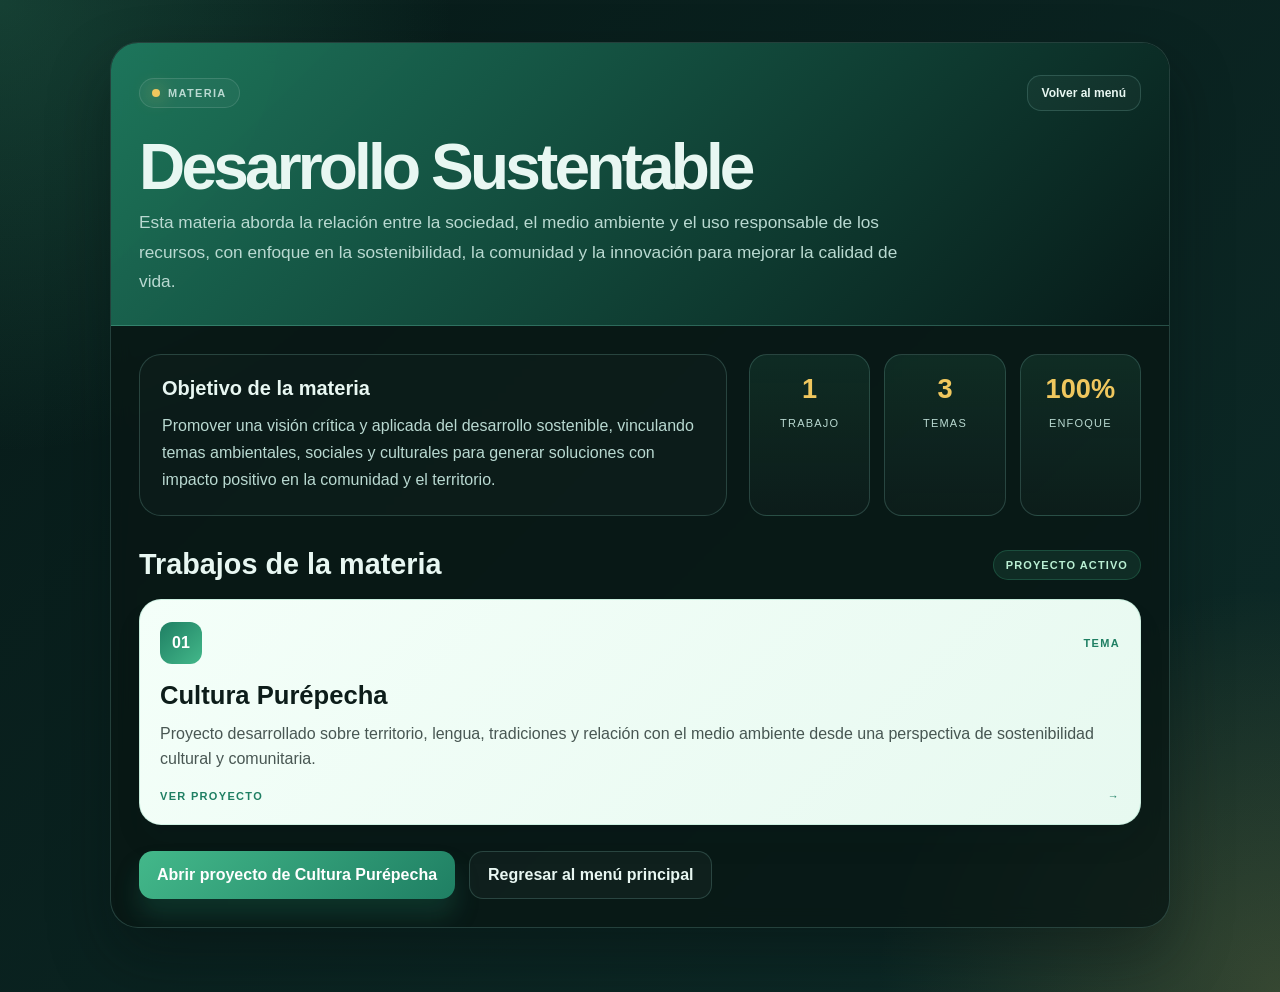
==== desarrollo-sustentable.html @ 2ce4814b "Actualizar menu y añadir pagina de desarrollo sustentable" ====
<!doctype html>
<html lang="es-MX">
<head>
  <meta charset="UTF-8" />
  <meta name="viewport" content="width=device-width, initial-scale=1.0" />
  <title>Desarrollo Sustentable</title>
  <style>
    :root {
      --bg: #071a18;
      --bg-soft: #0d2b28;
      --panel: rgba(12, 30, 28, 0.82);
      --panel-light: #effcf9;
      --card: #f4fff9;
      --line: rgba(112, 170, 157, 0.28);
      --text: #e8f7f2;
      --muted: #b9d9d1;
      --green: #43b88a;
      --green-deep: #1f7f63;
      --yellow: #f0c75e;
      --shadow: rgba(5, 14, 13, 0.38);
    }

    * { box-sizing: border-box; }

    body {
      margin: 0;
      min-height: 100vh;
      font-family: "Segoe UI", Tahoma, Geneva, Verdana, sans-serif;
      background:
        radial-gradient(circle at top left, rgba(67, 184, 138, 0.24), transparent 28%),
        radial-gradient(circle at bottom right, rgba(240, 199, 94, 0.18), transparent 25%),
        linear-gradient(135deg, var(--bg) 0%, var(--bg-soft) 100%);
      color: var(--text);
    }

    .container {
      max-width: 1100px;
      margin: 0 auto;
      padding: 42px 20px 64px;
    }

    .shell {
      background: rgba(8, 22, 20, 0.78);
      border: 1px solid var(--line);
      border-radius: 28px;
      overflow: hidden;
      box-shadow: 0 28px 60px var(--shadow);
      backdrop-filter: blur(10px);
    }

    .header {
      background: linear-gradient(135deg, rgba(31, 127, 99, 0.9), rgba(7, 26, 24, 0.96));
      padding: 32px 28px 28px;
      border-bottom: 1px solid var(--line);
    }

    .top-row {
      display: flex;
      justify-content: space-between;
      align-items: center;
      gap: 20px;
    }

    .crumb {
      display: inline-flex;
      align-items: center;
      gap: 8px;
      padding: 8px 12px;
      border: 1px solid rgba(255,255,255,0.12);
      border-radius: 999px;
      background: rgba(255,255,255,0.04);
      color: var(--muted);
      font-size: 11px;
      letter-spacing: 0.12em;
      text-transform: uppercase;
      font-weight: 700;
    }

    .crumb-dot {
      width: 8px;
      height: 8px;
      border-radius: 50%;
      background: var(--yellow);
      box-shadow: 0 0 18px rgba(240, 199, 94, 0.8);
    }

    h1 {
      margin: 26px 0 10px;
      font-size: clamp(2.3rem, 5vw, 4.5rem);
      line-height: 0.96;
      letter-spacing: -0.06em;
    }

    .subtitle {
      margin: 0;
      max-width: 760px;
      color: var(--muted);
      font-size: 1.08rem;
      line-height: 1.7;
    }

    .main {
      padding: 28px;
    }

    .intro {
      display: grid;
      grid-template-columns: 1.2fr 0.8fr;
      gap: 22px;
      margin-bottom: 28px;
    }

    .panel {
      background: rgba(255,255,255,0.02);
      border: 1px solid var(--line);
      border-radius: 22px;
      padding: 22px;
    }

    .panel h2 {
      margin: 0 0 12px;
      font-size: 1.25rem;
      color: var(--text);
    }

    .panel p {
      margin: 0;
      color: var(--muted);
      line-height: 1.7;
    }

    .stats {
      display: grid;
      grid-template-columns: repeat(3, minmax(110px, 1fr));
      gap: 14px;
      height: 100%;
    }

    .stat {
      background: linear-gradient(180deg, rgba(67, 184, 138, 0.12), rgba(255,255,255,0.02));
      border: 1px solid var(--line);
      border-radius: 18px;
      padding: 18px 14px;
      text-align: center;
    }

    .stat strong {
      display: block;
      font-size: 1.7rem;
      color: var(--yellow);
      margin-bottom: 8px;
    }

    .stat span {
      color: var(--muted);
      font-size: 11px;
      letter-spacing: 0.11em;
      text-transform: uppercase;
    }

    .works-header {
      display: flex;
      justify-content: space-between;
      align-items: center;
      gap: 16px;
      margin: 32px 0 18px;
    }

    .works-header h2 {
      margin: 0;
      font-size: 1.8rem;
    }

    .tag {
      padding: 8px 12px;
      border-radius: 999px;
      background: rgba(67, 184, 138, 0.12);
      color: #baf0d4;
      border: 1px solid rgba(67, 184, 138, 0.24);
      font-size: 11px;
      font-weight: 700;
      letter-spacing: 0.1em;
      text-transform: uppercase;
    }

    .works-grid {
      display: grid;
      grid-template-columns: repeat(auto-fit, minmax(280px, 1fr));
      gap: 20px;
    }

    .work-card {
      display: flex;
      flex-direction: column;
      justify-content: space-between;
      min-height: 220px;
      padding: 22px 20px;
      border-radius: 22px;
      text-decoration: none;
      color: #0d1d1a;
      background: linear-gradient(135deg, #f4fff9 0%, #e7f9f0 100%);
      border: 1px solid rgba(67, 184, 138, 0.2);
      box-shadow: 0 18px 26px rgba(9, 24, 23, 0.08);
      transition: transform 0.2s ease, box-shadow 0.2s ease;
    }

    .work-card:hover {
      transform: translateY(-4px);
      box-shadow: 0 22px 30px rgba(19, 40, 36, 0.13);
    }

    .work-top {
      display: flex;
      justify-content: space-between;
      align-items: center;
      gap: 16px;
      margin-bottom: 16px;
    }

    .work-index {
      display: inline-flex;
      align-items: center;
      justify-content: center;
      width: 42px;
      height: 42px;
      border-radius: 12px;
      background: linear-gradient(135deg, var(--green-deep), var(--green));
      color: white;
      font-weight: 800;
    }

    .work-type {
      font-size: 11px;
      font-weight: 700;
      letter-spacing: 0.12em;
      text-transform: uppercase;
      color: var(--green-deep);
    }

    .work-card h3 {
      margin: 0 0 10px;
      font-size: 1.6rem;
      line-height: 1.2;
    }

    .work-card p {
      margin: 0;
      color: rgba(13, 29, 26, 0.74);
      line-height: 1.6;
    }

    .work-footer {
      margin-top: 18px;
      display: flex;
      justify-content: space-between;
      align-items: center;
      gap: 12px;
      font-size: 11px;
      font-weight: 700;
      letter-spacing: 0.12em;
      text-transform: uppercase;
      color: var(--green-deep);
    }

    .actions {
      margin-top: 26px;
      display: flex;
      flex-wrap: wrap;
      gap: 14px;
    }

    .btn {
      display: inline-flex;
      align-items: center;
      justify-content: center;
      padding: 14px 18px;
      border-radius: 14px;
      text-decoration: none;
      font-weight: 700;
      transition: transform 0.2s ease, opacity 0.2s ease;
    }

    .btn:hover {
      transform: translateY(-2px);
    }

    .btn.primary {
      background: linear-gradient(135deg, var(--green) 0%, var(--green-deep) 100%);
      color: white;
      box-shadow: 0 18px 24px rgba(31, 127, 99, 0.25);
    }

    .btn.secondary {
      background: rgba(255,255,255,0.03);
      border: 1px solid var(--line);
      color: var(--text);
    }

    @media (max-width: 760px) {
      .intro {
        grid-template-columns: 1fr;
      }

      .works-header {
        flex-direction: column;
        align-items: flex-start;
      }
    }
  </style>
</head>
<body>
  <div class="container">
    <div class="shell">
      <header class="header">
        <div class="top-row">
          <div class="crumb">
            <span class="crumb-dot"></span>
            Materia
          </div>
          <a class="btn secondary" href="index.html" style="padding: 10px 14px; font-size: 12px;">Volver al menú</a>
        </div>

        <h1>Desarrollo Sustentable</h1>
        <p class="subtitle">
          Esta materia aborda la relación entre la sociedad, el medio ambiente y el uso responsable de los recursos,
          con enfoque en la sostenibilidad, la comunidad y la innovación para mejorar la calidad de vida.
        </p>
      </header>

      <main class="main">
        <section class="intro">
          <div class="panel">
            <h2>Objetivo de la materia</h2>
            <p>
              Promover una visión crítica y aplicada del desarrollo sostenible, vinculando temas ambientales,
              sociales y culturales para generar soluciones con impacto positivo en la comunidad y el territorio.
            </p>
          </div>

          <div class="stats">
            <div class="stat">
              <strong>1</strong>
              <span>Trabajo</span>
            </div>
            <div class="stat">
              <strong>3</strong>
              <span>Temas</span>
            </div>
            <div class="stat">
              <strong>100%</strong>
              <span>Enfoque</span>
            </div>
          </div>
        </section>

        <div class="works-header">
          <h2>Trabajos de la materia</h2>
          <div class="tag">Proyecto activo</div>
        </div>

        <section class="works-grid">
          <a class="work-card" href="purepechas.html">
            <div>
              <div class="work-top">
                <div class="work-index">01</div>
                <div class="work-type">Tema</div>
              </div>
              <h3>Cultura Purépecha</h3>
              <p>
                Proyecto desarrollado sobre territorio, lengua, tradiciones y relación con el medio ambiente
                desde una perspectiva de sostenibilidad cultural y comunitaria.
              </p>
            </div>

            <div class="work-footer">
              <span>Ver proyecto</span>
              <span>→</span>
            </div>
          </a>
        </section>

        <div class="actions">
          <a class="btn primary" href="purepechas.html">Abrir proyecto de Cultura Purépecha</a>
          <a class="btn secondary" href="index.html">Regresar al menú principal</a>
        </div>
      </main>
    </div>
  </div>
</body>
</html>
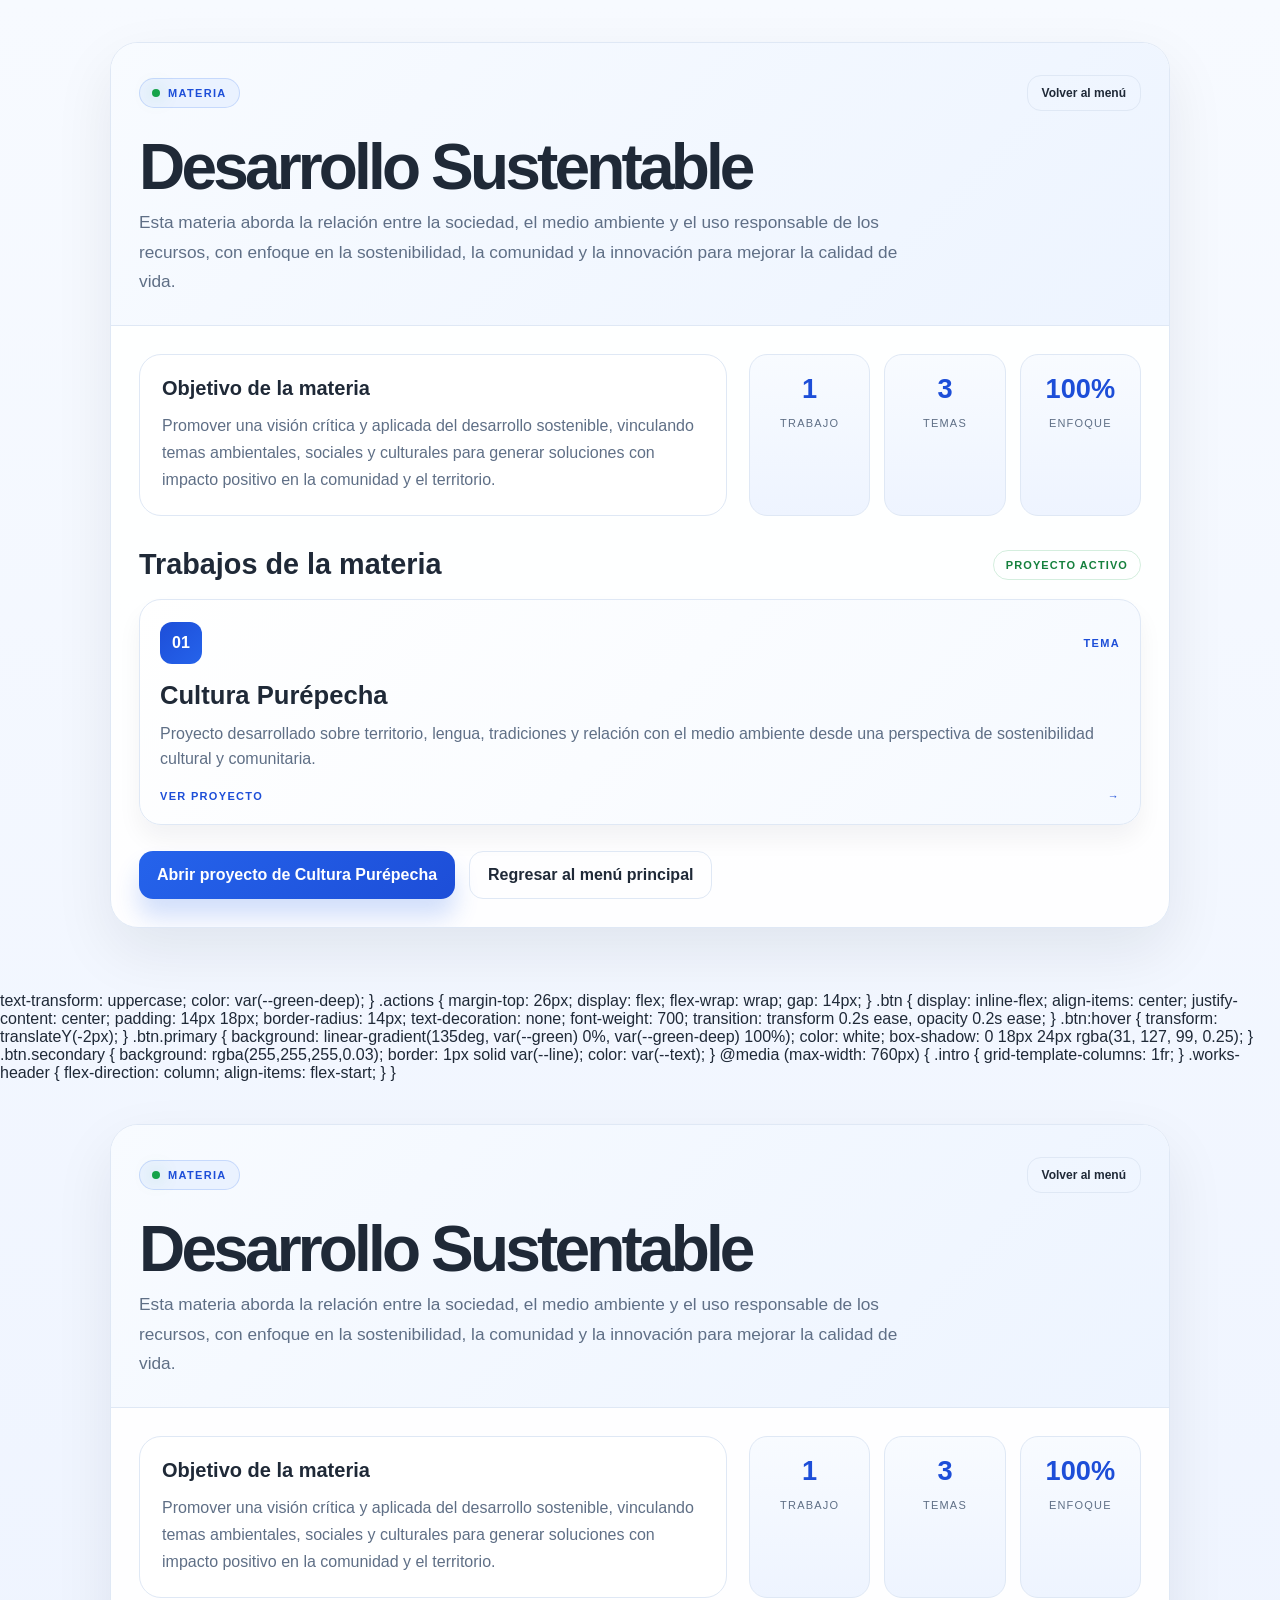
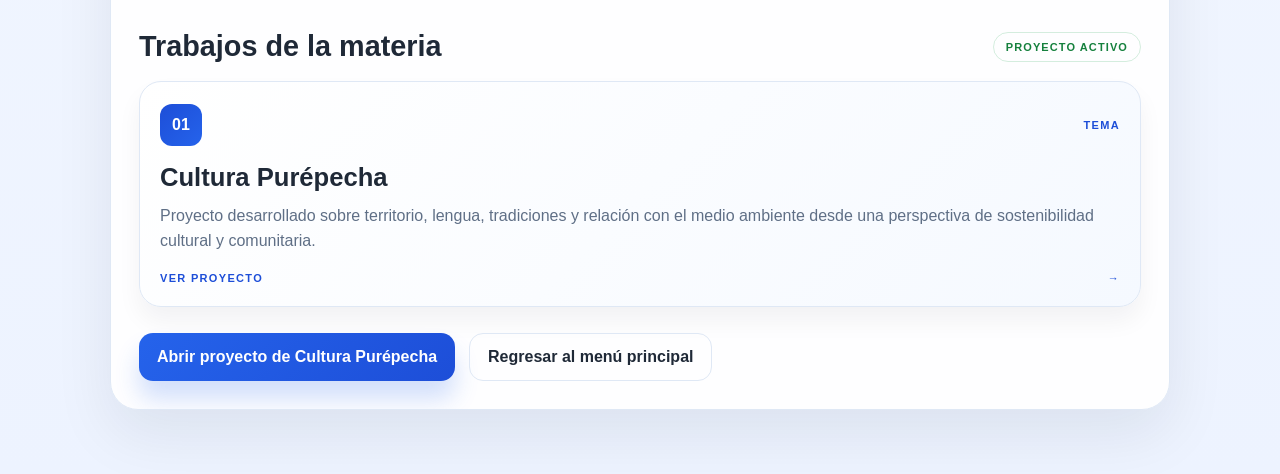
==== commit 5f6929fa: "Ajustar visual del tema claro y materia" ====
--- a/desarrollo-sustentable.html
+++ b/desarrollo-sustentable.html
@@ -6,18 +6,18 @@
   <title>Desarrollo Sustentable</title>
   <style>
     :root {
-      --bg: #071a18;
-      --bg-soft: #0d2b28;
-      --panel: rgba(12, 30, 28, 0.82);
-      --panel-light: #effcf9;
-      --card: #f4fff9;
-      --line: rgba(112, 170, 157, 0.28);
-      --text: #e8f7f2;
-      --muted: #b9d9d1;
-      --green: #43b88a;
-      --green-deep: #1f7f63;
-      --yellow: #f0c75e;
-      --shadow: rgba(5, 14, 13, 0.38);
+      --bg: #f4f7fb;
+      --panel: #ffffff;
+      --panel-soft: #eef4ff;
+      --line: #dfe8f5;
+      --ink: #1f2937;
+      --muted: #5f6f86;
+      --primary: #2563eb;
+      --primary-dark: #1d4ed8;
+      --primary-soft: #eaf2ff;
+      --green: #16a34a;
+      --green-deep: #15803d;
+      --shadow: rgba(15, 23, 42, 0.08);
     }
 
     * { box-sizing: border-box; }
@@ -26,11 +26,8 @@
       margin: 0;
       min-height: 100vh;
       font-family: "Segoe UI", Tahoma, Geneva, Verdana, sans-serif;
-      background:
-        radial-gradient(circle at top left, rgba(67, 184, 138, 0.24), transparent 28%),
-        radial-gradient(circle at bottom right, rgba(240, 199, 94, 0.18), transparent 25%),
-        linear-gradient(135deg, var(--bg) 0%, var(--bg-soft) 100%);
-      color: var(--text);
+      background: linear-gradient(180deg, #f7faff 0%, #edf3ff 100%);
+      color: var(--ink);
     }
 
     .container {
@@ -40,16 +37,15 @@
     }
 
     .shell {
-      background: rgba(8, 22, 20, 0.78);
+      background: rgba(255, 255, 255, 0.94);
       border: 1px solid var(--line);
       border-radius: 28px;
       overflow: hidden;
-      box-shadow: 0 28px 60px var(--shadow);
-      backdrop-filter: blur(10px);
+      box-shadow: 0 24px 60px var(--shadow);
     }
 
     .header {
-      background: linear-gradient(135deg, rgba(31, 127, 99, 0.9), rgba(7, 26, 24, 0.96));
+      background: linear-gradient(135deg, #f8fbff 0%, #edf4ff 100%);
       padding: 32px 28px 28px;
       border-bottom: 1px solid var(--line);
     }
@@ -66,10 +62,10 @@
       align-items: center;
       gap: 8px;
       padding: 8px 12px;
-      border: 1px solid rgba(255,255,255,0.12);
+      border: 1px solid rgba(37, 99, 235, 0.18);
       border-radius: 999px;
-      background: rgba(255,255,255,0.04);
-      color: var(--muted);
+      background: var(--primary-soft);
+      color: var(--primary-dark);
       font-size: 11px;
       letter-spacing: 0.12em;
       text-transform: uppercase;
@@ -80,8 +76,8 @@
       width: 8px;
       height: 8px;
       border-radius: 50%;
-      background: var(--yellow);
-      box-shadow: 0 0 18px rgba(240, 199, 94, 0.8);
+      background: var(--green);
+      box-shadow: 0 0 18px rgba(22, 163, 74, 0.35);
     }
 
     h1 {
@@ -89,6 +85,7 @@
       font-size: clamp(2.3rem, 5vw, 4.5rem);
       line-height: 0.96;
       letter-spacing: -0.06em;
+      color: var(--ink);
     }
 
     .subtitle {
@@ -111,7 +108,7 @@
     }
 
     .panel {
-      background: rgba(255,255,255,0.02);
+      background: #ffffff;
       border: 1px solid var(--line);
       border-radius: 22px;
       padding: 22px;
@@ -120,7 +117,7 @@
     .panel h2 {
       margin: 0 0 12px;
       font-size: 1.25rem;
-      color: var(--text);
+      color: var(--ink);
     }
 
     .panel p {
@@ -137,7 +134,7 @@
     }
 
     .stat {
-      background: linear-gradient(180deg, rgba(67, 184, 138, 0.12), rgba(255,255,255,0.02));
+      background: linear-gradient(180deg, #f8fbff, #eef4ff);
       border: 1px solid var(--line);
       border-radius: 18px;
       padding: 18px 14px;
@@ -147,7 +144,7 @@
     .stat strong {
       display: block;
       font-size: 1.7rem;
-      color: var(--yellow);
+      color: var(--primary-dark);
       margin-bottom: 8px;
     }
 
@@ -169,14 +166,15 @@
     .works-header h2 {
       margin: 0;
       font-size: 1.8rem;
+      color: var(--ink);
     }
 
     .tag {
       padding: 8px 12px;
       border-radius: 999px;
-      background: rgba(67, 184, 138, 0.12);
-      color: #baf0d4;
-      border: 1px solid rgba(67, 184, 138, 0.24);
+      background: var(--green-soft);
+      color: var(--green-deep);
+      border: 1px solid rgba(22, 163, 74, 0.18);
       font-size: 11px;
       font-weight: 700;
       letter-spacing: 0.1em;
@@ -197,16 +195,16 @@
       padding: 22px 20px;
       border-radius: 22px;
       text-decoration: none;
-      color: #0d1d1a;
-      background: linear-gradient(135deg, #f4fff9 0%, #e7f9f0 100%);
-      border: 1px solid rgba(67, 184, 138, 0.2);
-      box-shadow: 0 18px 26px rgba(9, 24, 23, 0.08);
+      color: #1f2937;
+      background: linear-gradient(135deg, #ffffff 0%, #f5f9ff 100%);
+      border: 1px solid var(--line);
+      box-shadow: 0 14px 24px rgba(15, 23, 42, 0.05);
       transition: transform 0.2s ease, box-shadow 0.2s ease;
     }
 
     .work-card:hover {
       transform: translateY(-4px);
-      box-shadow: 0 22px 30px rgba(19, 40, 36, 0.13);
+      box-shadow: 0 20px 30px rgba(15, 23, 42, 0.08);
     }
 
     .work-top {
@@ -224,7 +222,7 @@
       width: 42px;
       height: 42px;
       border-radius: 12px;
-      background: linear-gradient(135deg, var(--green-deep), var(--green));
+      background: linear-gradient(135deg, var(--primary-dark), var(--primary));
       color: white;
       font-weight: 800;
     }
@@ -234,18 +232,19 @@
       font-weight: 700;
       letter-spacing: 0.12em;
       text-transform: uppercase;
-      color: var(--green-deep);
+      color: var(--primary-dark);
     }
 
     .work-card h3 {
       margin: 0 0 10px;
       font-size: 1.6rem;
       line-height: 1.2;
+      color: var(--ink);
     }
 
     .work-card p {
       margin: 0;
-      color: rgba(13, 29, 26, 0.74);
+      color: var(--muted);
       line-height: 1.6;
     }
 
@@ -259,7 +258,7 @@
       font-weight: 700;
       letter-spacing: 0.12em;
       text-transform: uppercase;
-      color: var(--green-deep);
+      color: var(--primary-dark);
     }
 
     .actions {
@@ -285,15 +284,15 @@
     }
 
     .btn.primary {
-      background: linear-gradient(135deg, var(--green) 0%, var(--green-deep) 100%);
+      background: linear-gradient(135deg, var(--primary) 0%, var(--primary-dark) 100%);
       color: white;
-      box-shadow: 0 18px 24px rgba(31, 127, 99, 0.25);
+      box-shadow: 0 18px 24px rgba(37, 99, 235, 0.2);
     }
 
     .btn.secondary {
-      background: rgba(255,255,255,0.03);
+      background: rgba(255,255,255,0.01);
       border: 1px solid var(--line);
-      color: var(--text);
+      color: var(--ink);
     }
 
     @media (max-width: 760px) {
@@ -388,3 +387,133 @@
   </div>
 </body>
 </html>
+      text-transform: uppercase;
+      color: var(--green-deep);
+    }
+
+    .actions {
+      margin-top: 26px;
+      display: flex;
+      flex-wrap: wrap;
+      gap: 14px;
+    }
+
+    .btn {
+      display: inline-flex;
+      align-items: center;
+      justify-content: center;
+      padding: 14px 18px;
+      border-radius: 14px;
+      text-decoration: none;
+      font-weight: 700;
+      transition: transform 0.2s ease, opacity 0.2s ease;
+    }
+
+    .btn:hover {
+      transform: translateY(-2px);
+    }
+
+    .btn.primary {
+      background: linear-gradient(135deg, var(--green) 0%, var(--green-deep) 100%);
+      color: white;
+      box-shadow: 0 18px 24px rgba(31, 127, 99, 0.25);
+    }
+
+    .btn.secondary {
+      background: rgba(255,255,255,0.03);
+      border: 1px solid var(--line);
+      color: var(--text);
+    }
+
+    @media (max-width: 760px) {
+      .intro {
+        grid-template-columns: 1fr;
+      }
+
+      .works-header {
+        flex-direction: column;
+        align-items: flex-start;
+      }
+    }
+  </style>
+</head>
+<body>
+  <div class="container">
+    <div class="shell">
+      <header class="header">
+        <div class="top-row">
+          <div class="crumb">
+            <span class="crumb-dot"></span>
+            Materia
+          </div>
+          <a class="btn secondary" href="index.html" style="padding: 10px 14px; font-size: 12px;">Volver al menú</a>
+        </div>
+
+        <h1>Desarrollo Sustentable</h1>
+        <p class="subtitle">
+          Esta materia aborda la relación entre la sociedad, el medio ambiente y el uso responsable de los recursos,
+          con enfoque en la sostenibilidad, la comunidad y la innovación para mejorar la calidad de vida.
+        </p>
+      </header>
+
+      <main class="main">
+        <section class="intro">
+          <div class="panel">
+            <h2>Objetivo de la materia</h2>
+            <p>
+              Promover una visión crítica y aplicada del desarrollo sostenible, vinculando temas ambientales,
+              sociales y culturales para generar soluciones con impacto positivo en la comunidad y el territorio.
+            </p>
+          </div>
+
+          <div class="stats">
+            <div class="stat">
+              <strong>1</strong>
+              <span>Trabajo</span>
+            </div>
+            <div class="stat">
+              <strong>3</strong>
+              <span>Temas</span>
+            </div>
+            <div class="stat">
+              <strong>100%</strong>
+              <span>Enfoque</span>
+            </div>
+          </div>
+        </section>
+
+        <div class="works-header">
+          <h2>Trabajos de la materia</h2>
+          <div class="tag">Proyecto activo</div>
+        </div>
+
+        <section class="works-grid">
+          <a class="work-card" href="purepechas.html">
+            <div>
+              <div class="work-top">
+                <div class="work-index">01</div>
+                <div class="work-type">Tema</div>
+              </div>
+              <h3>Cultura Purépecha</h3>
+              <p>
+                Proyecto desarrollado sobre territorio, lengua, tradiciones y relación con el medio ambiente
+                desde una perspectiva de sostenibilidad cultural y comunitaria.
+              </p>
+            </div>
+
+            <div class="work-footer">
+              <span>Ver proyecto</span>
+              <span>→</span>
+            </div>
+          </a>
+        </section>
+
+        <div class="actions">
+          <a class="btn primary" href="purepechas.html">Abrir proyecto de Cultura Purépecha</a>
+          <a class="btn secondary" href="index.html">Regresar al menú principal</a>
+        </div>
+      </main>
+    </div>
+  </div>
+</body>
+</html>
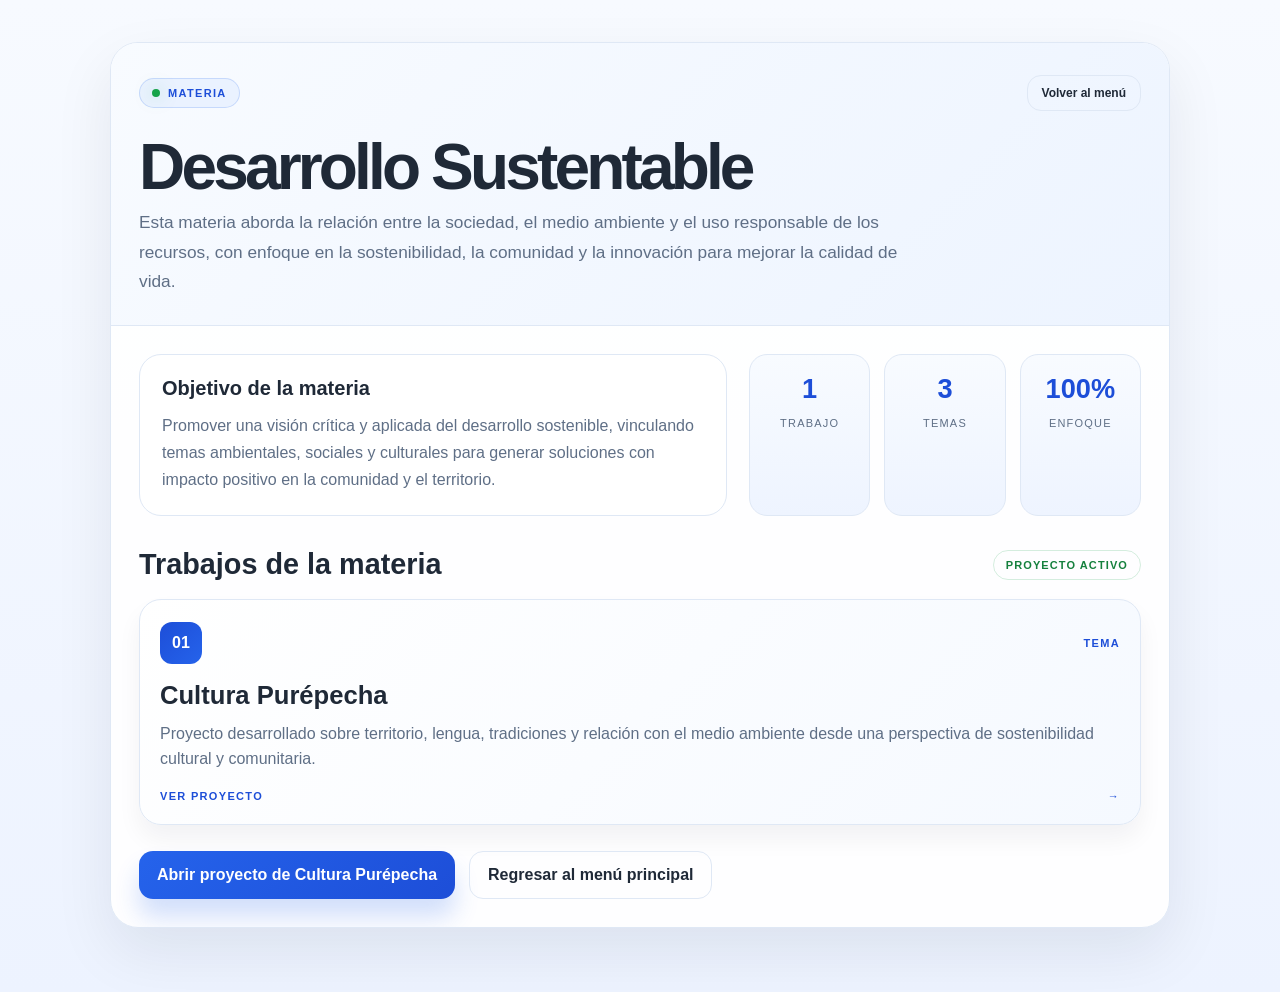
==== commit 6e03ff54: "Corregir duplicado en desarrollo sustentable" ====
--- a/desarrollo-sustentable.html
+++ b/desarrollo-sustentable.html
@@ -387,133 +387,3 @@
   </div>
 </body>
 </html>
-      text-transform: uppercase;
-      color: var(--green-deep);
-    }
-
-    .actions {
-      margin-top: 26px;
-      display: flex;
-      flex-wrap: wrap;
-      gap: 14px;
-    }
-
-    .btn {
-      display: inline-flex;
-      align-items: center;
-      justify-content: center;
-      padding: 14px 18px;
-      border-radius: 14px;
-      text-decoration: none;
-      font-weight: 700;
-      transition: transform 0.2s ease, opacity 0.2s ease;
-    }
-
-    .btn:hover {
-      transform: translateY(-2px);
-    }
-
-    .btn.primary {
-      background: linear-gradient(135deg, var(--green) 0%, var(--green-deep) 100%);
-      color: white;
-      box-shadow: 0 18px 24px rgba(31, 127, 99, 0.25);
-    }
-
-    .btn.secondary {
-      background: rgba(255,255,255,0.03);
-      border: 1px solid var(--line);
-      color: var(--text);
-    }
-
-    @media (max-width: 760px) {
-      .intro {
-        grid-template-columns: 1fr;
-      }
-
-      .works-header {
-        flex-direction: column;
-        align-items: flex-start;
-      }
-    }
-  </style>
-</head>
-<body>
-  <div class="container">
-    <div class="shell">
-      <header class="header">
-        <div class="top-row">
-          <div class="crumb">
-            <span class="crumb-dot"></span>
-            Materia
-          </div>
-          <a class="btn secondary" href="index.html" style="padding: 10px 14px; font-size: 12px;">Volver al menú</a>
-        </div>
-
-        <h1>Desarrollo Sustentable</h1>
-        <p class="subtitle">
-          Esta materia aborda la relación entre la sociedad, el medio ambiente y el uso responsable de los recursos,
-          con enfoque en la sostenibilidad, la comunidad y la innovación para mejorar la calidad de vida.
-        </p>
-      </header>
-
-      <main class="main">
-        <section class="intro">
-          <div class="panel">
-            <h2>Objetivo de la materia</h2>
-            <p>
-              Promover una visión crítica y aplicada del desarrollo sostenible, vinculando temas ambientales,
-              sociales y culturales para generar soluciones con impacto positivo en la comunidad y el territorio.
-            </p>
-          </div>
-
-          <div class="stats">
-            <div class="stat">
-              <strong>1</strong>
-              <span>Trabajo</span>
-            </div>
-            <div class="stat">
-              <strong>3</strong>
-              <span>Temas</span>
-            </div>
-            <div class="stat">
-              <strong>100%</strong>
-              <span>Enfoque</span>
-            </div>
-          </div>
-        </section>
-
-        <div class="works-header">
-          <h2>Trabajos de la materia</h2>
-          <div class="tag">Proyecto activo</div>
-        </div>
-
-        <section class="works-grid">
-          <a class="work-card" href="purepechas.html">
-            <div>
-              <div class="work-top">
-                <div class="work-index">01</div>
-                <div class="work-type">Tema</div>
-              </div>
-              <h3>Cultura Purépecha</h3>
-              <p>
-                Proyecto desarrollado sobre territorio, lengua, tradiciones y relación con el medio ambiente
-                desde una perspectiva de sostenibilidad cultural y comunitaria.
-              </p>
-            </div>
-
-            <div class="work-footer">
-              <span>Ver proyecto</span>
-              <span>→</span>
-            </div>
-          </a>
-        </section>
-
-        <div class="actions">
-          <a class="btn primary" href="purepechas.html">Abrir proyecto de Cultura Purépecha</a>
-          <a class="btn secondary" href="index.html">Regresar al menú principal</a>
-        </div>
-      </main>
-    </div>
-  </div>
-</body>
-</html>
